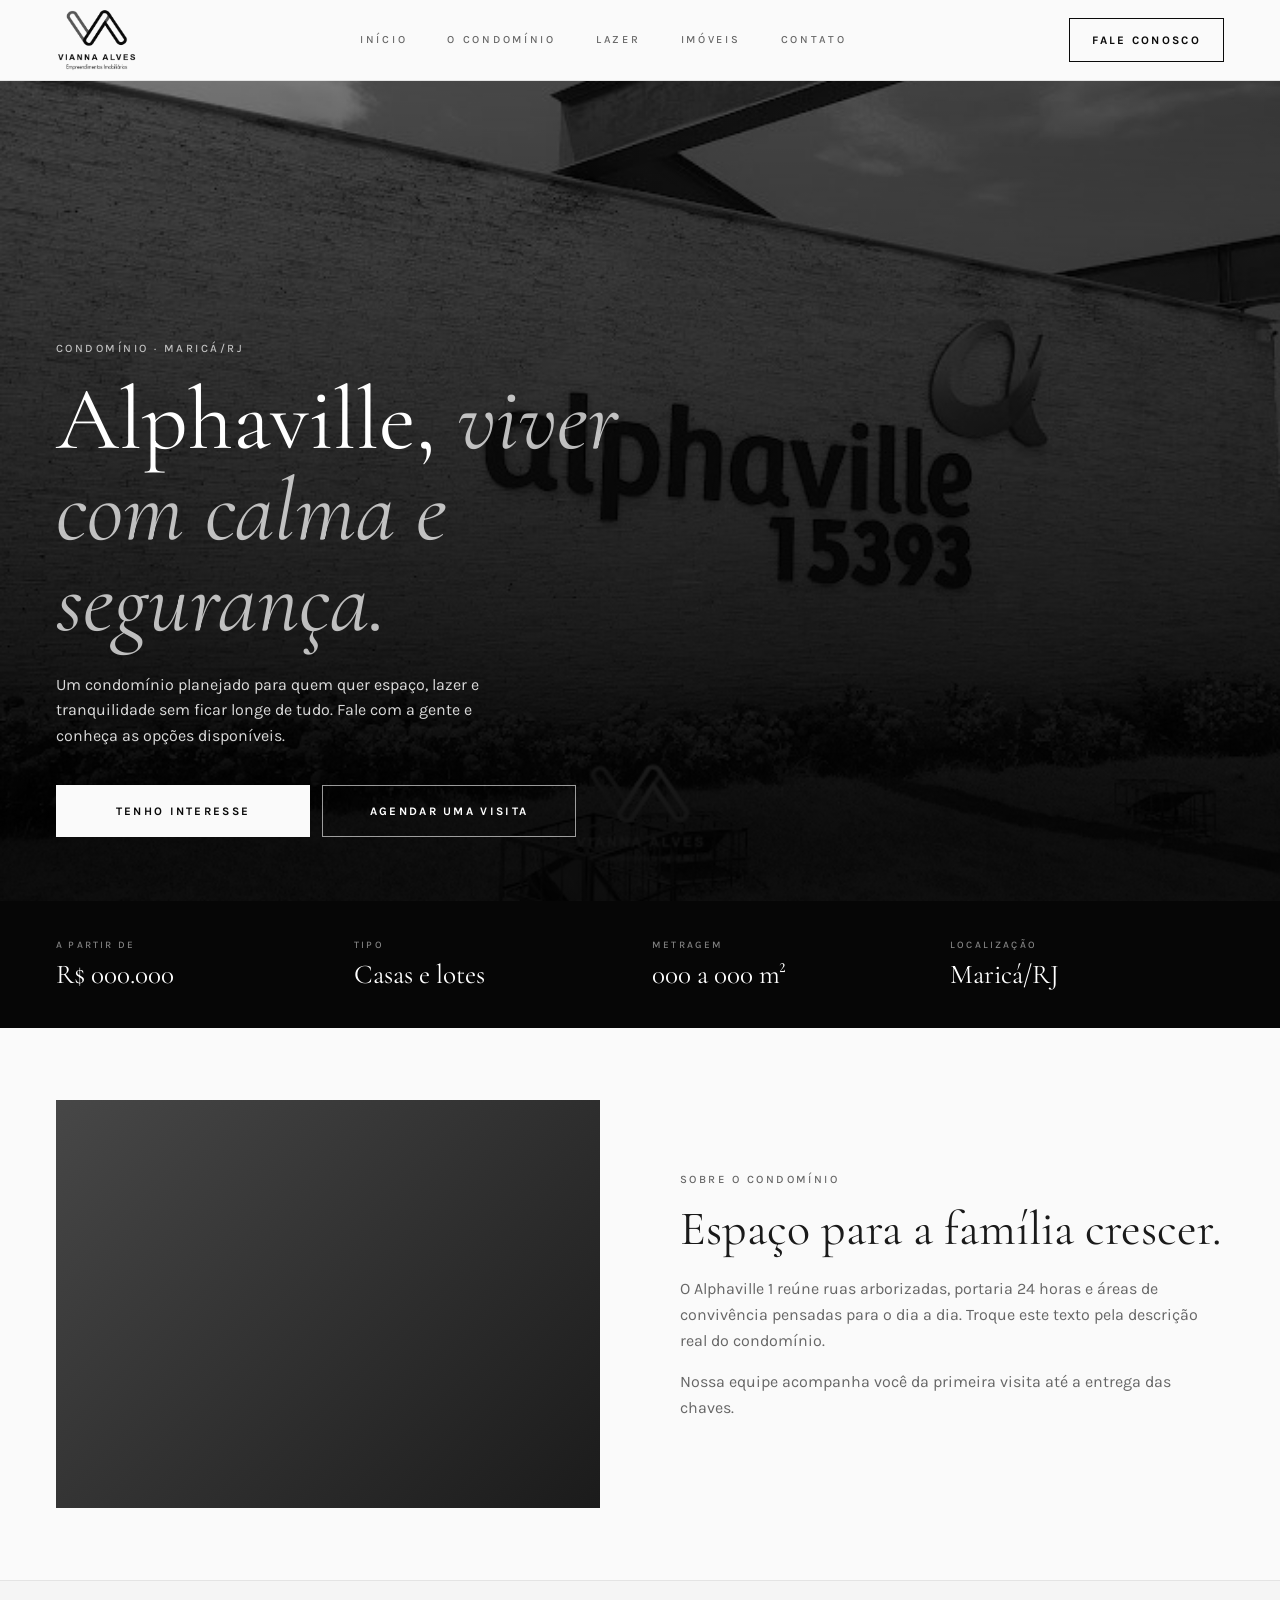
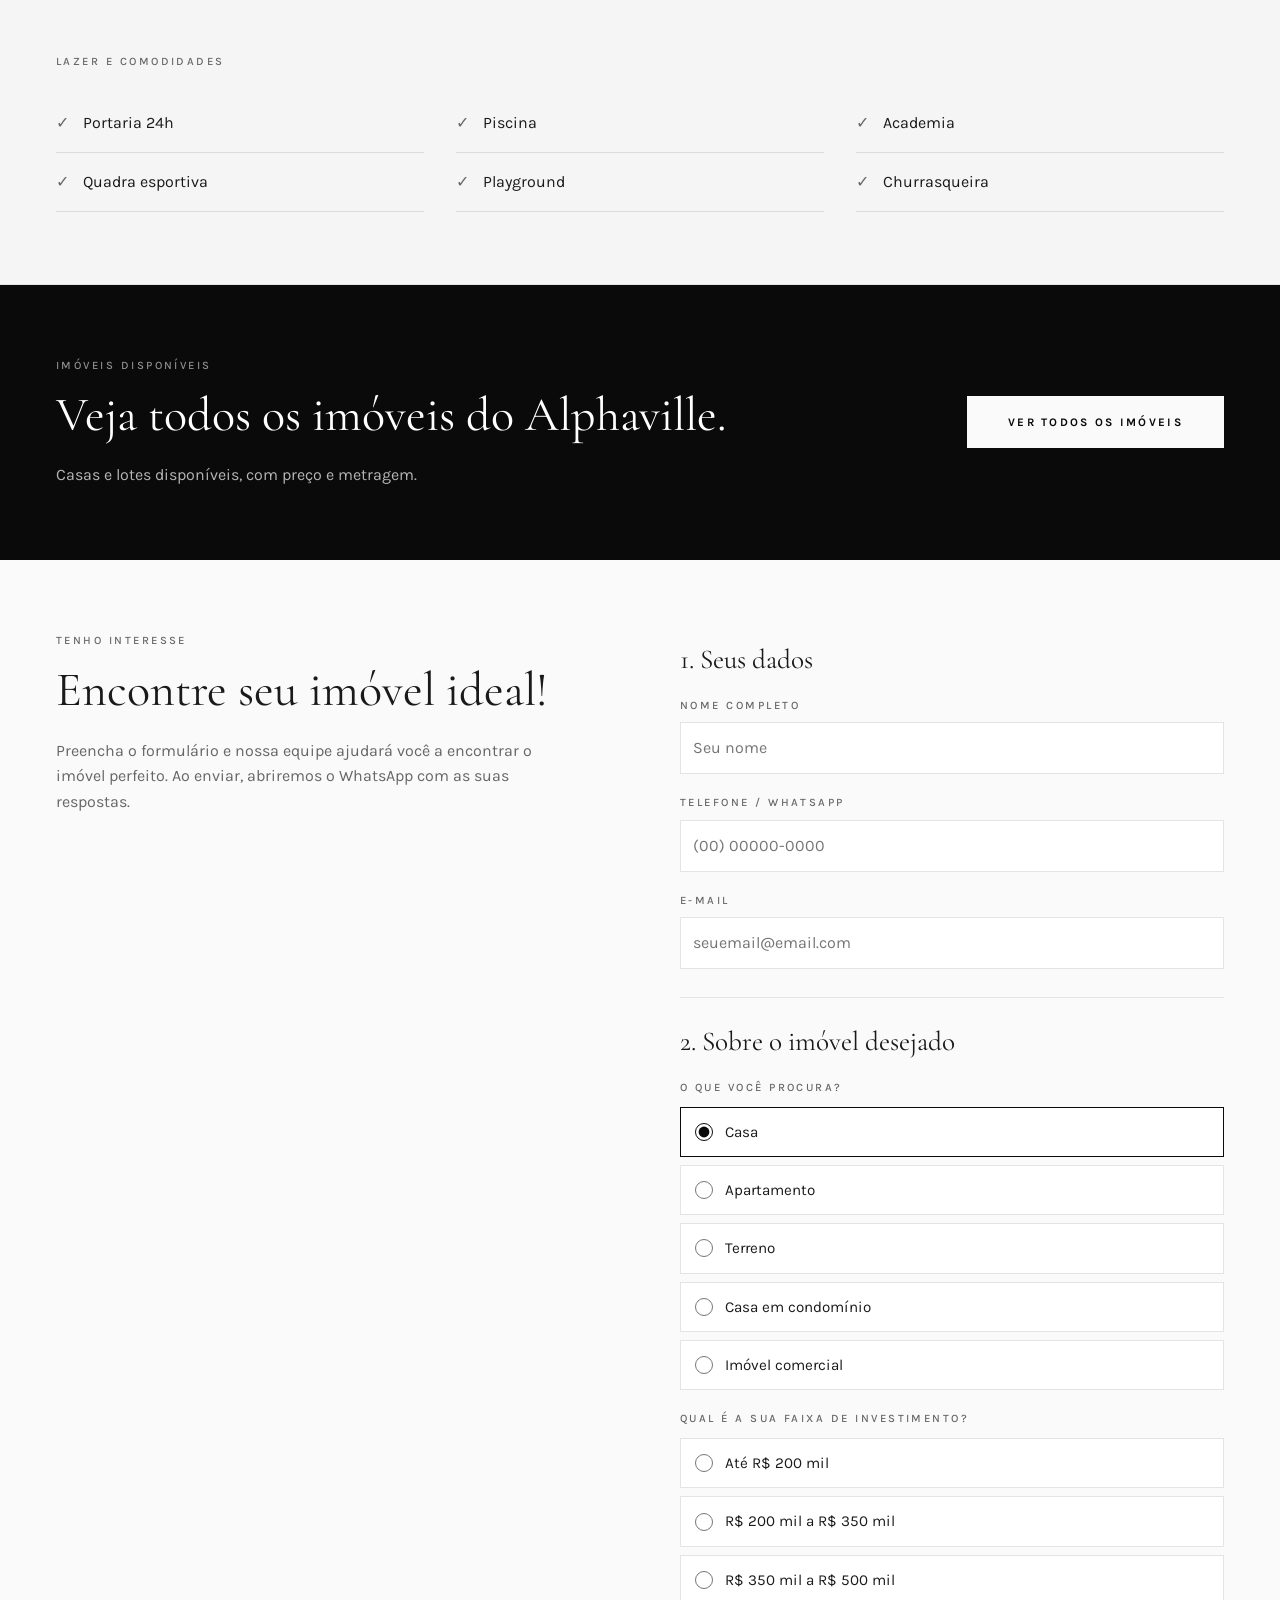
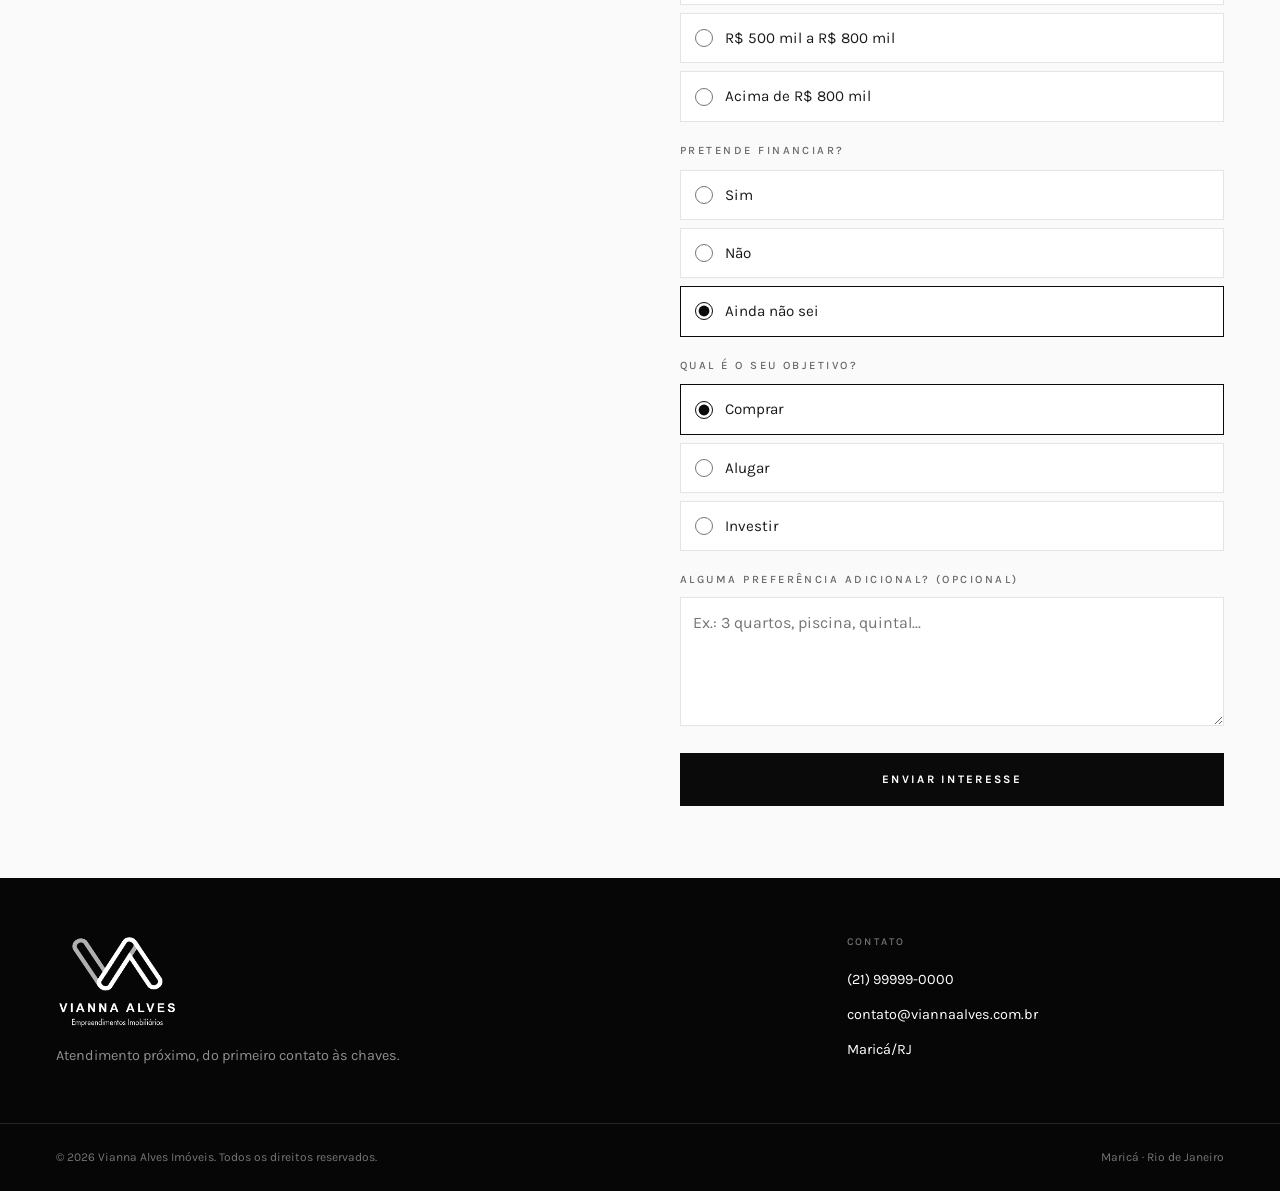
==== index.html @ 5a817c83 "Primeira versão Primeira versão" ====
<!DOCTYPE html>
<html lang="pt-BR">
<head>
  <meta charset="UTF-8">
  <meta name="viewport" content="width=device-width, initial-scale=1.0">
  <title>Alphaville 1 | Vianna Alves Imóveis</title>
  <meta name="description" content="Conheça o Alphaville 1: condomínio em Maricá com lazer completo e atendimento da Vianna Alves Imóveis.">

  <link rel="preconnect" href="https://fonts.googleapis.com">
  <link rel="preconnect" href="https://fonts.gstatic.com" crossorigin>
  <link href="https://fonts.googleapis.com/css2?family=Cormorant+Garamond:ital,wght@0,400;0,500;1,400&family=Karla:wght@400;500;700&display=swap" rel="stylesheet">
  <link rel="stylesheet" href="style.css">
</head>
<body>

  <!-- ===== CABEÇALHO ===== -->
  <header class="topo">
    <div class="container topo__conteudo">
      <a href="#inicio" class="logo"><img src="logo.png" alt="Vianna Alves Imóveis · Maricá"></a>
      <nav class="nav" id="nav">
        <a href="#inicio">Início</a>
        <a href="#sobre">O condomínio</a>
        <a href="#lazer">Lazer</a>
        <a href="imoveis.html">Imóveis</a>
        <a href="#contato">Contato</a>
      </nav>
      <a class="btn btn--pequeno" target="_blank" rel="noopener" href="https://wa.me/5521970929173?text=Ol%C3%A1%21%20Gostaria%20de%20falar%20sobre%20o%20Alphaville%20.">Fale conosco</a>
      <button class="menu-botao" id="menu-botao" aria-expanded="false" aria-controls="nav">Menu</button>
    </div>
  </header>

  <main>
    <!-- ===== HERO ===== -->
    <section class="hero" id="inicio">
      <!-- Foto de fundo: salve a sua em img/hero.jpg -->
      <div class="hero__foto foto" style="background-image: url('Alphaville 1.jpg'), var(--placeholder);"></div>
      <div class="hero__conteudo container">
        <p class="rotulo">Condomínio · Maricá/RJ</p>
        <h1>Alphaville, <em>viver com calma e segurança.</em></h1>
        <p class="hero__texto">
          Um condomínio planejado para quem quer espaço, lazer e tranquilidade
          sem ficar longe de tudo. Fale com a gente e conheça as opções disponíveis.
        </p>
        <div class="hero__botoes">
          <a class="btn btn--claro" href="#contato">Tenho interesse</a>
          <a class="btn btn--contorno" target="_blank" rel="noopener" href="https://wa.me/5521970929173?text=Ol%C3%A1%21%20Gostaria%20de%20agendar%20uma%20visita%20ao%20Alphaville%201.">Agendar uma visita</a>
        </div>
      </div>
    </section>

    <!-- ===== DADOS RÁPIDOS ===== -->
    <section class="dados">
      <div class="container dados__grade">
        <div><span class="rotulo">A partir de</span><strong>R$ 000.000</strong></div>
        <div><span class="rotulo">Tipo</span><strong>Casas e lotes</strong></div>
        <div><span class="rotulo">Metragem</span><strong>000 a 000 m²</strong></div>
        <div><span class="rotulo">Localização</span><strong>Maricá/RJ</strong></div>
      </div>
    </section>

    <!-- ===== SOBRE ===== -->
    <section class="secao" id="sobre">
      <div class="container duas-colunas">
        <div class="foto sobre__foto" style="background-image: url('img/sobre.jpg'), var(--placeholder);"></div>
        <div>
          <p class="rotulo">Sobre o condomínio</p>
          <h2>Espaço para a família crescer.</h2>
          <p class="texto">
            O Alphaville 1 reúne ruas arborizadas, portaria 24 horas e áreas de
            convivência pensadas para o dia a dia. Troque este texto pela
            descrição real do condomínio.
          </p>
          <p class="texto">
            Nossa equipe acompanha você da primeira visita até a entrega das chaves.
          </p>
        </div>
      </div>
    </section>

    <!-- ===== LAZER ===== -->
    <section class="secao secao--cinza" id="lazer">
      <div class="container">
        <p class="rotulo">Lazer e comodidades</p>
        <ul class="comodidades">
          <li>Portaria 24h</li>
          <li>Piscina</li>
          <li>Academia</li>
          <li>Quadra esportiva</li>
          <li>Playground</li>
          <li>Churrasqueira</li>
        </ul>
      </div>
    </section>

    <!-- ===== CAMINHO PARA TODOS OS IMÓVEIS ===== -->
    <section class="secao secao--escura" id="imoveis">
      <div class="container chamada">
        <div>
          <p class="rotulo">Imóveis disponíveis</p>
          <h2>Veja todos os imóveis do Alphaville.</h2>
          <p class="texto">Casas e lotes disponíveis, com preço e metragem.</p>
        </div>
        <a class="btn btn--claro" href="imoveis.html">Ver todos os imóveis</a>
      </div>
    </section>

    <!-- ===== CONTATO / FORMULÁRIO ===== -->
    <section class="secao" id="contato">
      <div class="container duas-colunas duas-colunas--topo">
        <div class="contato__texto">
          <p class="rotulo">Tenho interesse</p>
          <h2>Encontre seu imóvel ideal!</h2>
          <p class="texto">Preencha o formulário e nossa equipe ajudará você a encontrar o imóvel perfeito. Ao enviar, abriremos o WhatsApp com as suas respostas.</p>
        </div>

        <form class="formulario" id="formulario">
          <h3 class="passo">1. Seus dados</h3>
          <label>
            <span class="rotulo">Nome completo</span>
            <input type="text" id="nome" name="nome" placeholder="Seu nome" required autocomplete="name">
          </label>
          <label>
            <span class="rotulo">Telefone / WhatsApp</span>
            <input type="tel" id="telefone" name="telefone" placeholder="(00) 00000-0000" required autocomplete="tel" inputmode="tel">
          </label>
          <label>
            <span class="rotulo">E-mail</span>
            <input type="email" id="email" name="email" placeholder="seuemail@email.com" autocomplete="email">
          </label>

          <h3 class="passo">2. Sobre o imóvel desejado</h3>
          <fieldset>
            <legend>O que você procura?</legend>
            <div class="opcoes">
              <label class="opcao"><input type="radio" name="tipo" value="Casa" checked> Casa</label>
              <label class="opcao"><input type="radio" name="tipo" value="Apartamento"> Apartamento</label>
              <label class="opcao"><input type="radio" name="tipo" value="Terreno"> Terreno</label>
              <label class="opcao"><input type="radio" name="tipo" value="Casa em condomínio"> Casa em condomínio</label>
              <label class="opcao"><input type="radio" name="tipo" value="Imóvel comercial"> Imóvel comercial</label>
            </div>
          </fieldset>
          <fieldset>
            <legend>Qual é a sua faixa de investimento?</legend>
            <div class="opcoes">
              <label class="opcao"><input type="radio" name="faixa" value="Até R$ 200 mil" required> Até R$ 200 mil</label>
              <label class="opcao"><input type="radio" name="faixa" value="R$ 200 mil a R$ 350 mil" required> R$ 200 mil a R$ 350 mil</label>
              <label class="opcao"><input type="radio" name="faixa" value="R$ 350 mil a R$ 500 mil" required> R$ 350 mil a R$ 500 mil</label>
              <label class="opcao"><input type="radio" name="faixa" value="R$ 500 mil a R$ 800 mil" required> R$ 500 mil a R$ 800 mil</label>
              <label class="opcao"><input type="radio" name="faixa" value="Acima de R$ 800 mil" required> Acima de R$ 800 mil</label>
            </div>
          </fieldset>
          <fieldset>
            <legend>Pretende financiar?</legend>
            <div class="opcoes">
              <label class="opcao"><input type="radio" name="financiar" value="Sim"> Sim</label>
              <label class="opcao"><input type="radio" name="financiar" value="Não"> Não</label>
              <label class="opcao"><input type="radio" name="financiar" value="Ainda não sei" checked> Ainda não sei</label>
            </div>
          </fieldset>
          <fieldset>
            <legend>Qual é o seu objetivo?</legend>
            <div class="opcoes">
              <label class="opcao"><input type="radio" name="objetivo" value="Comprar" checked> Comprar</label>
              <label class="opcao"><input type="radio" name="objetivo" value="Alugar"> Alugar</label>
              <label class="opcao"><input type="radio" name="objetivo" value="Investir"> Investir</label>
            </div>
          </fieldset>
          <label>
            <span class="rotulo">Alguma preferência adicional? (opcional)</span>
            <textarea id="preferencia" name="preferencia" rows="4" placeholder="Ex.: 3 quartos, piscina, quintal..."></textarea>
          </label>
          <button type="submit" class="btn">Enviar interesse</button>
        </form>
      </div>
    </section>
  </main>

  <!-- ===== RODAPÉ ===== -->
  <footer class="rodape">
    <div class="rodape__grade">
      <div>
        <a href="#inicio" class="logo"><img src="logo-branca.png" alt="Vianna Alves Imóveis"></a>
        <p>Atendimento próximo, do primeiro contato às chaves.</p>
      </div>
      <div>
        <p class="rotulo">Contato</p>
        <ul>
          <li>(21) 99999-0000</li>
          <li>contato@viannaalves.com.br</li>
          <li>Maricá/RJ</li>
        </ul>
      </div>
    </div>
    <div class="rodape__fim">
      <span>© <span id="ano"></span> Vianna Alves Imóveis. Todos os direitos reservados.</span>
      <span>Maricá · Rio de Janeiro</span>
    </div>
  </footer>

  <script src="script.js"></script>
</body>
</html>
---- style.css ----
/* ===== VARIÁVEIS: cores e fontes ===== */
:root {
  --fundo: #fafafa;
  --cinza-claro: #f5f5f5;
  --linha: #e4e4e4;
  --preto: #0a0a0a;
  --texto: #1a1a1a;
  --texto-suave: #666666;
  --branco: #ffffff;
  --serifa: "Cormorant Garamond", Georgia, serif;
  --sans: "Karla", "Segoe UI", Arial, sans-serif;
  --placeholder: linear-gradient(135deg, #4a4743 0%, #1c1b1a 100%);
}

/* ===== RESET ===== */
* { margin: 0; padding: 0; box-sizing: border-box; }
html { scroll-behavior: smooth; scroll-padding-top: 80px; }
body { font-family: var(--sans); color: var(--texto); background: var(--fundo); line-height: 1.6; }
a { color: inherit; text-decoration: none; }
button, select, input, textarea { font: inherit; color: inherit; }
button { cursor: pointer; }
:focus-visible { outline: 2px solid #8a8a8a; outline-offset: 3px; }
@media (prefers-reduced-motion: reduce) { html { scroll-behavior: auto; } }

/* ===== PEÇAS REUTILIZÁVEIS ===== */
.container { width: 100%; max-width: 1280px; margin: 0 auto; padding-left: clamp(24px, 5vw, 56px); padding-right: clamp(24px, 5vw, 56px); }
.rotulo { font-size: 0.7rem; letter-spacing: 0.22em; text-transform: uppercase; color: var(--texto-suave); font-weight: 500; }
.foto { background-size: cover; background-position: center; background-color: #2a2927; }

.btn {
  display: block; width: 100%; padding: 16px 28px; text-align: center;
  font-size: 0.72rem; font-weight: 700; letter-spacing: 0.2em; text-transform: uppercase;
  border: 1px solid var(--preto); background: var(--preto); color: var(--branco);
  transition: background 0.2s, color 0.2s;
}
.btn:hover { background: #2b2b2b; }
.btn--claro { background: var(--fundo); color: var(--preto); border-color: var(--fundo); }
.btn--claro:hover { background: var(--branco); }
.btn--contorno { background: transparent; color: var(--branco); border-color: rgba(255,255,255,0.6); }
.btn--contorno:hover { background: var(--branco); color: var(--preto); }
.btn--pequeno { display: inline-block; width: auto; padding: 12px 22px; background: transparent; color: var(--preto); }
.btn--pequeno:hover { background: var(--preto); color: var(--branco); }

/* ===== CABEÇALHO (fixo no topo) ===== */
.topo { position: sticky; top: 0; z-index: 20; background: var(--fundo); border-bottom: 1px solid var(--linha); }
.topo__conteudo { display: flex; align-items: center; justify-content: space-between; gap: 24px; min-height: 80px; }
.logo { font-family: var(--serifa); font-size: 1.7rem; line-height: 1.1; }
.logo small { display: block; font-family: var(--sans); font-size: 0.6rem; letter-spacing: 0.22em; text-transform: uppercase; margin-top: 6px; color: var(--texto-suave); }
.nav { display: flex; gap: 40px; }
.nav a { font-size: 0.68rem; letter-spacing: 0.25em; text-transform: uppercase; color: var(--texto-suave); font-weight: 500; }
.nav a:hover { color: var(--preto); font-weight: 700; }
.menu-botao { display: none; background: none; border: 1px solid var(--preto); padding: 8px 14px; font-size: 0.68rem; letter-spacing: 0.2em; text-transform: uppercase; }

.logo img { display: block; height: 64px; width: auto; }
.rodape .logo { display: block; margin-bottom: 18px; }
.rodape .logo img { height: 96px; }

/* ===== HERO ===== */
.hero { position: relative; min-height: calc(100vh - 80px); display: flex; align-items: flex-end; color: var(--branco); background: #0a0a0a; }
.hero__foto { position: absolute; inset: 0; filter: grayscale(1) brightness(0.55); }
.hero::after { content: ""; position: absolute; inset: 0; background: linear-gradient(to bottom, rgba(0,0,0,0.15), rgba(0,0,0,0.85) 90%); }
.hero__conteudo { position: relative; z-index: 2; padding-top: 120px; padding-bottom: 64px; }
.hero .rotulo { color: rgba(255,255,255,0.7); margin-bottom: 16px; }
.hero h1 { font-family: var(--serifa); font-weight: 400; font-size: clamp(2.8rem, 8vw, 5.6rem); line-height: 1.02; max-width: 16ch; margin-bottom: 24px; }
.hero h1 em { color: rgba(255,255,255,0.72); }
.hero__texto { max-width: 48ch; color: rgba(255,255,255,0.85); margin-bottom: 36px; }
.hero__botoes { display: grid; gap: 12px; max-width: 520px; }

/* ===== DADOS RÁPIDOS ===== */
.dados { background: #060606; color: var(--branco); }
.dados__grade { display: grid; grid-template-columns: 1fr 1fr; gap: 28px 24px; padding-top: 36px; padding-bottom: 36px; }
.dados .rotulo { display: block; color: rgba(255,255,255,0.5); font-size: 0.62rem; margin-bottom: 6px; }
.dados strong { font-family: var(--serifa); font-weight: 400; font-size: 1.7rem; line-height: 1.2; }

/* ===== SEÇÕES ===== */
.secao { padding: 72px 0; }
.secao--cinza { background: var(--cinza-claro); border-top: 1px solid var(--linha); border-bottom: 1px solid var(--linha); }
.duas-colunas { display: grid; grid-template-columns: 1fr; gap: 40px; align-items: center; }
.sobre__foto { aspect-ratio: 4 / 3; filter: grayscale(1); }
h2 { font-family: var(--serifa); font-weight: 400; font-size: clamp(2rem, 4.5vw, 3rem); line-height: 1.12; margin: 14px 0 20px; }
.texto { color: var(--texto-suave); max-width: 52ch; margin-bottom: 16px; }

.comodidades { list-style: none; display: grid; grid-template-columns: 1fr; gap: 0 32px; margin-top: 24px; }
.comodidades li { padding: 16px 0; border-bottom: 1px solid #dcdcdc; }
.comodidades li::before { content: "✓"; margin-right: 14px; color: var(--texto-suave); }

/* ===== FORMULÁRIO ===== */
.formulario { display: grid; gap: 22px; }
.formulario .rotulo { display: block; margin-bottom: 8px; }
.formulario input, .formulario select, .formulario textarea {
  width: 100%; padding: 12px; background: var(--branco); border: 1px solid var(--linha); border-radius: 0;
}
.formulario input:focus, .formulario select:focus, .formulario textarea:focus { border-color: var(--preto); outline: none; }

/* ===== RODAPÉ ===== */
.rodape { background: #060606; color: var(--branco); }
.rodape__grade { display: grid; grid-template-columns: 1fr; gap: 36px; padding: 56px clamp(24px, 5vw, 56px); max-width: 1280px; margin: 0 auto; }
.rodape .logo { font-size: 2rem; margin-bottom: 14px; }
.rodape p { color: rgba(255,255,255,0.55); font-size: 0.9rem; max-width: 40ch; }
.rodape .rotulo { color: rgba(255,255,255,0.45); margin-bottom: 18px; font-size: 0.65rem; }
.rodape ul { list-style: none; display: grid; gap: 12px; font-size: 0.9rem; }
.rodape__fim { border-top: 1px solid rgba(255,255,255,0.12); display: flex; flex-wrap: wrap; justify-content: space-between; gap: 8px; padding: 24px clamp(24px, 5vw, 56px); font-size: 0.75rem; color: rgba(255,255,255,0.45); }

/* ===== CELULAR ===== */
@media (max-width: 899px) {
  .menu-botao { display: block; }
  .topo .btn--pequeno { display: none; }
  .nav { display: none; position: absolute; top: 80px; left: 0; right: 0; flex-direction: column; gap: 0; background: var(--fundo); border-bottom: 1px solid var(--linha); }
  .nav.aberto { display: flex; }
  .nav a { padding: 18px 24px; border-top: 1px solid var(--linha); }
}

/* ===== TELAS MÉDIAS ===== */
@media (min-width: 640px) {
  .hero__botoes { grid-template-columns: 1fr 1fr; }
  .dados__grade { grid-template-columns: repeat(4, 1fr); }
  .comodidades { grid-template-columns: repeat(2, 1fr); }
}

/* ===== COMPUTADOR ===== */
@media (min-width: 900px) {
  .duas-colunas { grid-template-columns: 1fr 1fr; gap: 80px; }
  .comodidades { grid-template-columns: repeat(3, 1fr); }
  .rodape__grade { grid-template-columns: 2fr 1fr; }
}

/* ===== PÁGINA DE IMÓVEIS ===== */
.nav a.atual { color: var(--preto); font-weight: 700; }
.secao--titulo { padding: 56px 0 40px; }
.voltar { display: inline-block; margin-bottom: 28px; }
.voltar:hover { color: var(--preto); }
.titulo-pagina { font-family: var(--serifa); font-weight: 400; font-size: clamp(2.4rem, 6vw, 4rem); line-height: 1.08; max-width: 18ch; margin-bottom: 20px; }

.filtros { background: var(--cinza-claro); border-top: 1px solid var(--linha); border-bottom: 1px solid var(--linha); padding: 28px 0; }
.grupo { display: flex; flex-wrap: wrap; gap: 8px; margin-top: 12px; }
.chip { padding: 10px 18px; background: var(--branco); border: 1px solid var(--linha); font-size: 0.85rem; transition: border-color 0.2s; }
.chip:hover { border-color: var(--preto); }
.chip.ativo { background: var(--preto); color: var(--branco); border-color: var(--preto); }

.lista { display: grid; grid-template-columns: 1fr; gap: 32px; margin-top: 28px; }
.card { background: var(--branco); border: 1px solid var(--linha); }
.card__foto { position: relative; aspect-ratio: 4 / 3; filter: grayscale(1); }
.selo { position: absolute; top: 16px; left: 16px; background: var(--branco); color: var(--preto); padding: 6px 12px; font-size: 0.6rem; font-weight: 700; letter-spacing: 0.2em; text-transform: uppercase; }
.card__corpo { padding: 24px; }
.card h3 { font-family: var(--serifa); font-weight: 400; font-size: 1.8rem; line-height: 1.15; margin-bottom: 8px; }
.card__meta { color: var(--texto-suave); font-size: 0.9rem; margin-bottom: 20px; }
.card__preco { display: flex; justify-content: space-between; align-items: baseline; border-top: 1px solid var(--linha); padding: 18px 0 22px; }
.card__preco strong { font-family: var(--serifa); font-weight: 400; font-size: 1.6rem; }

/* ===== CHAMADA NA PÁGINA INICIAL ===== */
.secao--escura { background: #0a0a0a; color: var(--branco); }
.secao--escura .rotulo { color: rgba(255,255,255,0.55); }
.secao--escura .texto { color: rgba(255,255,255,0.7); margin-bottom: 0; }
.chamada { display: grid; gap: 32px; align-items: center; }

@media (min-width: 640px) { .lista { grid-template-columns: repeat(2, 1fr); } }
@media (min-width: 900px) {
  .lista { grid-template-columns: repeat(3, 1fr); }
  .chamada { grid-template-columns: 1fr auto; gap: 64px; }
  .chamada .btn { width: auto; padding-left: 40px; padding-right: 40px; }
}

/* ===== BOTÕES DO CARD ===== */
.btn--vazado { background: transparent; color: var(--preto); }
.btn--vazado:hover { background: var(--preto); color: var(--branco); }
.card__botoes { display: grid; gap: 10px; }

/* ===== IMÓVEIS EM LINHA (foto, dados e preço lado a lado) ===== */
.linhas { display: grid; gap: 16px; margin-top: 28px; }
.linha { background: var(--branco); border: 1px solid var(--linha); transition: border-color 0.2s; }
.linha:hover { border-color: var(--preto); }
.linha__principal { display: grid; grid-template-columns: 1fr; }
.linha__foto { position: relative; aspect-ratio: 16 / 9; cursor: zoom-in; }
.codigo { position: absolute; left: 12px; bottom: 12px; background: var(--branco); color: var(--preto); padding: 5px 10px; font-size: 0.68rem; font-weight: 700; letter-spacing: 0.18em; }
.linha__texto { padding: 20px 24px 8px; }
.linha__rua { color: var(--texto-suave); font-size: 0.9rem; }
.linha h3 { font-family: var(--serifa); font-weight: 500; font-size: 1.7rem; line-height: 1.15; margin: 4px 0 6px; }
.linha__local { color: var(--texto-suave); font-size: 0.9rem; }
.linha__detalhe { margin-top: 8px; font-size: 0.9rem; }
.linha__preco { display: flex; justify-content: space-between; align-items: baseline; padding: 12px 24px 20px; }
.linha__preco strong { font-family: var(--serifa); font-weight: 400; font-size: 1.8rem; }
.linha__acao { display: grid; gap: 10px; padding: 0 24px 24px; }

@media (min-width: 900px) {
  .linha { display: grid; grid-template-columns: 1fr 260px; }
  .linha__principal { grid-template-columns: 260px minmax(0, 1fr) auto; align-items: stretch; }
  .linha__foto { aspect-ratio: auto; width: 100%; min-height: 200px; overflow: hidden; }
  .linha__texto { align-self: center; padding: 24px 32px; min-width: 0; }
  .linha__preco { align-self: center; display: block; text-align: right; padding: 24px 32px; white-space: nowrap; }
  .linha__preco .rotulo { display: block; margin-bottom: 6px; }
  .linha__acao { align-content: center; padding: 24px; border-left: 1px solid var(--linha); }
}

/* ===== FOTO AMPLIADA ===== */
.zoom { position: fixed; inset: 0; z-index: 100; display: flex; align-items: center; justify-content: center; padding: 56px 16px 24px; background: rgba(0, 0, 0, 0.92); cursor: zoom-out; }
.zoom img { max-width: 100%; max-height: 100%; object-fit: contain; cursor: default; }
.zoom__fechar { position: absolute; top: 14px; right: 16px; width: 40px; height: 40px; background: none; border: 1px solid rgba(255, 255, 255, 0.5); color: var(--branco); font-size: 1.1rem; }
.zoom__fechar:hover { background: var(--branco); color: var(--preto); }

/* ===== FORMULÁRIO COMPLETO ===== */
.duas-colunas--topo { align-items: start; }
.contato__texto { position: sticky; top: 110px; }
.formulario { gap: 20px; }
.formulario .passo { font-family: var(--serifa); font-weight: 400; font-size: 1.7rem; line-height: 1.2; padding-top: 12px; }
.formulario .passo:not(:first-child) { border-top: 1px solid var(--linha); padding-top: 28px; margin-top: 8px; }
.formulario fieldset { border: 0; padding: 0; min-width: 0; }
.formulario legend { font-size: 0.7rem; letter-spacing: 0.22em; text-transform: uppercase; color: var(--texto-suave); font-weight: 500; margin-bottom: 10px; padding: 0; }
.opcoes { display: grid; gap: 8px; }
.opcao { display: flex; align-items: center; gap: 12px; padding: 12px 14px; background: var(--branco); border: 1px solid var(--linha); font-size: 0.95rem; cursor: pointer; transition: border-color 0.2s; }
.opcao:hover, .opcao:has(input:checked) { border-color: var(--preto); }
.formulario .opcao input { width: 18px; height: 18px; padding: 0; margin: 0; flex: none; accent-color: #0a0a0a; }
@media (max-width: 899px) { .contato__texto { position: static; } }
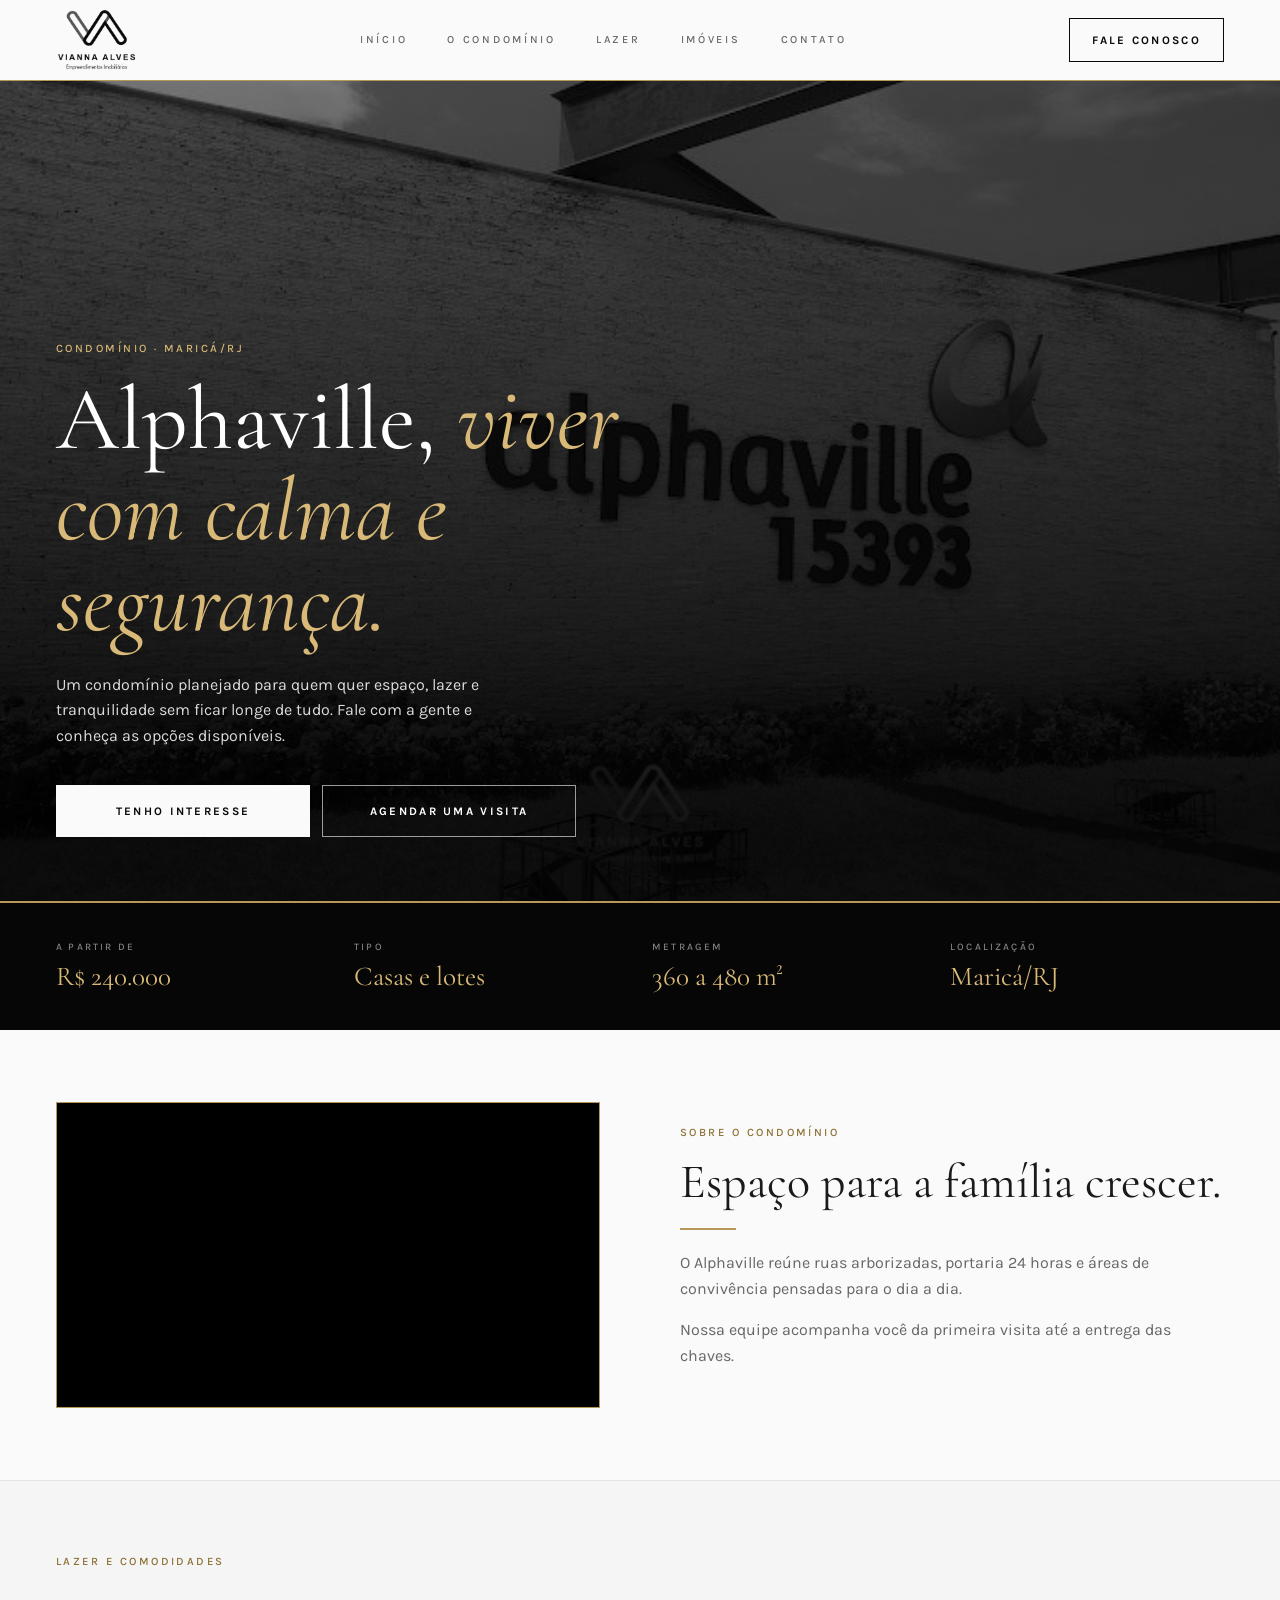
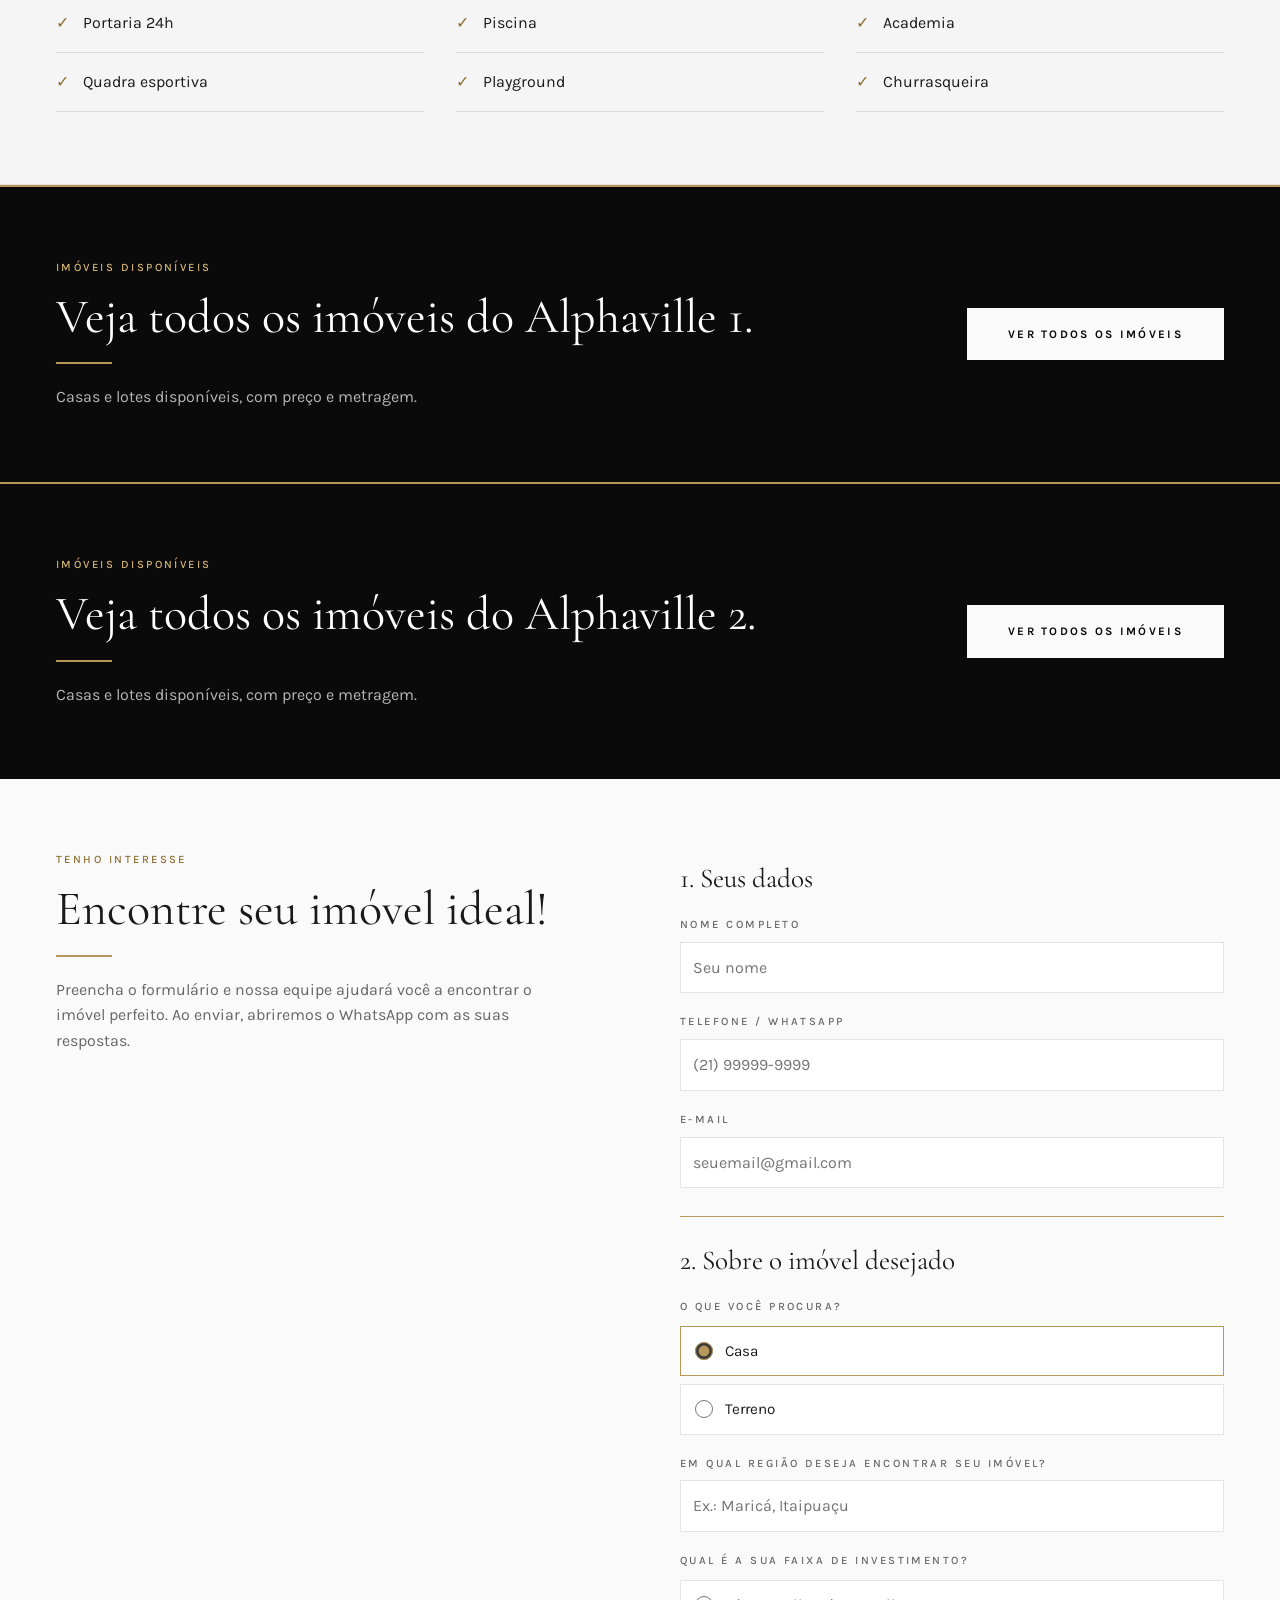
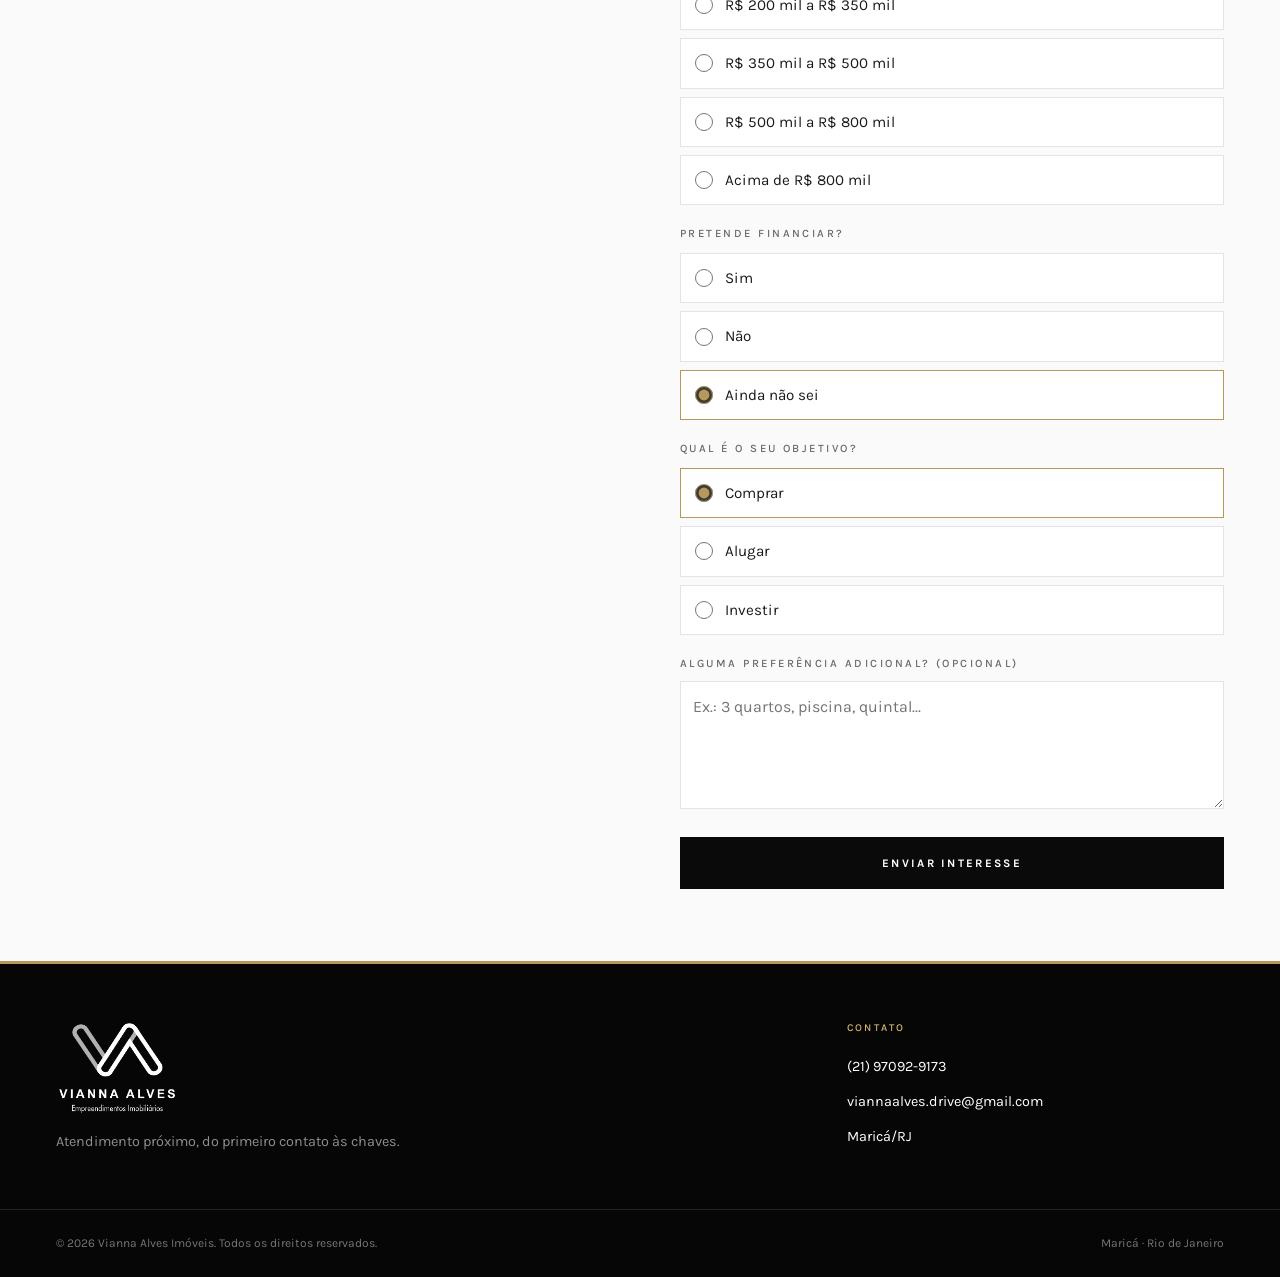
==== commit c7c37e17: "Update index.html" ====
--- a/index.html
+++ b/index.html
@@ -3,8 +3,8 @@
 <head>
   <meta charset="UTF-8">
   <meta name="viewport" content="width=device-width, initial-scale=1.0">
-  <title>Alphaville 1 | Vianna Alves Imóveis</title>
-  <meta name="description" content="Conheça o Alphaville 1: condomínio em Maricá com lazer completo e atendimento da Vianna Alves Imóveis.">
+  <title>Alphaville | Vianna Alves Imóveis</title>
+  <meta name="description" content="Conheça o Alphaville: condomínio em Maricá com lazer completo e atendimento da Vianna Alves Imóveis.">
 
   <link rel="preconnect" href="https://fonts.googleapis.com">
   <link rel="preconnect" href="https://fonts.gstatic.com" crossorigin>
@@ -21,7 +21,7 @@
         <a href="#inicio">Início</a>
         <a href="#sobre">O condomínio</a>
         <a href="#lazer">Lazer</a>
-        <a href="imoveis.html">Imóveis</a>
+        <a href="#imoveis">Imóveis</a>
         <a href="#contato">Contato</a>
       </nav>
       <a class="btn btn--pequeno" target="_blank" rel="noopener" href="https://wa.me/5521970929173?text=Ol%C3%A1%21%20Gostaria%20de%20falar%20sobre%20o%20Alphaville%20.">Fale conosco</a>
@@ -43,7 +43,7 @@
         </p>
         <div class="hero__botoes">
           <a class="btn btn--claro" href="#contato">Tenho interesse</a>
-          <a class="btn btn--contorno" target="_blank" rel="noopener" href="https://wa.me/5521970929173?text=Ol%C3%A1%21%20Gostaria%20de%20agendar%20uma%20visita%20ao%20Alphaville%201.">Agendar uma visita</a>
+          <a class="btn btn--contorno" target="_blank" rel="noopener" href="https://wa.me/5521970929173?text=Ol%C3%A1%21%20Gostaria%20de%20agendar%20uma%20visita%20ao%20Alphaville%20.">Agendar uma visita</a>
         </div>
       </div>
     </section>
@@ -51,31 +51,45 @@
     <!-- ===== DADOS RÁPIDOS ===== -->
     <section class="dados">
       <div class="container dados__grade">
-        <div><span class="rotulo">A partir de</span><strong>R$ 000.000</strong></div>
+        <div><span class="rotulo">A partir de</span><strong>R$ 240.000</strong></div>
         <div><span class="rotulo">Tipo</span><strong>Casas e lotes</strong></div>
-        <div><span class="rotulo">Metragem</span><strong>000 a 000 m²</strong></div>
+        <div><span class="rotulo">Metragem</span><strong>360 a 480 m²</strong></div>
         <div><span class="rotulo">Localização</span><strong>Maricá/RJ</strong></div>
       </div>
     </section>
 
     <!-- ===== SOBRE ===== -->
-    <section class="secao" id="sobre">
-      <div class="container duas-colunas">
-        <div class="foto sobre__foto" style="background-image: url('img/sobre.jpg'), var(--placeholder);"></div>
-        <div>
-          <p class="rotulo">Sobre o condomínio</p>
-          <h2>Espaço para a família crescer.</h2>
-          <p class="texto">
-            O Alphaville 1 reúne ruas arborizadas, portaria 24 horas e áreas de
-            convivência pensadas para o dia a dia. Troque este texto pela
-            descrição real do condomínio.
-          </p>
-          <p class="texto">
-            Nossa equipe acompanha você da primeira visita até a entrega das chaves.
-          </p>
-        </div>
-      </div>
-    </section>
+<section class="secao" id="sobre">
+  <div class="container duas-colunas">
+
+    <!-- Vídeo do YouTube -->
+    <div class="video">
+      <iframe
+        src="https://www.youtube.com/embed/7g27lvUhkaI"
+        title="Vídeo sobre o Alphaville"
+        frameborder="0"
+        allow="accelerometer; autoplay; clipboard-write; encrypted-media; gyroscope; picture-in-picture; web-share"
+        referrerpolicy="strict-origin-when-cross-origin"
+        allowfullscreen>
+      </iframe>
+    </div>
+
+    <div>
+      <p class="rotulo">Sobre o condomínio</p>
+      <h2>Espaço para a família crescer.</h2>
+
+      <p class="texto">
+        O Alphaville reúne ruas arborizadas, portaria 24 horas e áreas de
+        convivência pensadas para o dia a dia.
+      </p>
+
+      <p class="texto">
+        Nossa equipe acompanha você da primeira visita até a entrega das chaves.
+      </p>
+    </div>
+
+  </div>
+</section>
 
     <!-- ===== LAZER ===== -->
     <section class="secao secao--cinza" id="lazer">
@@ -93,16 +107,29 @@
     </section>
 
     <!-- ===== CAMINHO PARA TODOS OS IMÓVEIS ===== -->
+
     <section class="secao secao--escura" id="imoveis">
       <div class="container chamada">
         <div>
           <p class="rotulo">Imóveis disponíveis</p>
-          <h2>Veja todos os imóveis do Alphaville.</h2>
+          <h2>Veja todos os imóveis do Alphaville 1.</h2>
           <p class="texto">Casas e lotes disponíveis, com preço e metragem.</p>
         </div>
-        <a class="btn btn--claro" href="imoveis.html">Ver todos os imóveis</a>
-      </div>
-    </section>
+        <a class="btn btn--claro" href="https://www.viannaalvesimoveis.com.br/lancamento/alphaville-1/308788" target="_blank" rel="noopener">Ver todos os imóveis</a>
+      </div>
+    </section>
+
+    <section class="secao secao--escura" id="imoveis">
+      <div class="container chamada">
+        <div>
+          <p class="rotulo">Imóveis disponíveis</p>
+          <h2>Veja todos os imóveis do Alphaville 2.</h2>
+          <p class="texto">Casas e lotes disponíveis, com preço e metragem.</p>
+        </div>
+        <a class="btn btn--claro" href="https://www.viannaalvesimoveis.com.br/lancamento/alphaville-2/308762" target="_blank" rel="noopener">Ver todos os imóveis</a>
+      </div>
+    </section>
+
 
     <!-- ===== CONTATO / FORMULÁRIO ===== -->
     <section class="secao" id="contato">
@@ -121,11 +148,11 @@
           </label>
           <label>
             <span class="rotulo">Telefone / WhatsApp</span>
-            <input type="tel" id="telefone" name="telefone" placeholder="(00) 00000-0000" required autocomplete="tel" inputmode="tel">
+            <input type="tel" id="telefone" name="telefone" placeholder="(21) 99999-9999" required autocomplete="tel" inputmode="tel">
           </label>
           <label>
             <span class="rotulo">E-mail</span>
-            <input type="email" id="email" name="email" placeholder="seuemail@email.com" autocomplete="email">
+            <input type="email" id="email" name="email" placeholder="seuemail@gmail.com" autocomplete="email">
           </label>
 
           <h3 class="passo">2. Sobre o imóvel desejado</h3>
@@ -133,16 +160,16 @@
             <legend>O que você procura?</legend>
             <div class="opcoes">
               <label class="opcao"><input type="radio" name="tipo" value="Casa" checked> Casa</label>
-              <label class="opcao"><input type="radio" name="tipo" value="Apartamento"> Apartamento</label>
               <label class="opcao"><input type="radio" name="tipo" value="Terreno"> Terreno</label>
-              <label class="opcao"><input type="radio" name="tipo" value="Casa em condomínio"> Casa em condomínio</label>
-              <label class="opcao"><input type="radio" name="tipo" value="Imóvel comercial"> Imóvel comercial</label>
-            </div>
-          </fieldset>
+            </div>
+          </fieldset>
+          <label>
+            <span class="rotulo">Em qual região deseja encontrar seu imóvel?</span>
+            <input type="text" id="regiao" name="regiao" placeholder="Ex.: Maricá, Itaipuaçu">
+          </label>
           <fieldset>
             <legend>Qual é a sua faixa de investimento?</legend>
             <div class="opcoes">
-              <label class="opcao"><input type="radio" name="faixa" value="Até R$ 200 mil" required> Até R$ 200 mil</label>
               <label class="opcao"><input type="radio" name="faixa" value="R$ 200 mil a R$ 350 mil" required> R$ 200 mil a R$ 350 mil</label>
               <label class="opcao"><input type="radio" name="faixa" value="R$ 350 mil a R$ 500 mil" required> R$ 350 mil a R$ 500 mil</label>
               <label class="opcao"><input type="radio" name="faixa" value="R$ 500 mil a R$ 800 mil" required> R$ 500 mil a R$ 800 mil</label>
@@ -185,8 +212,8 @@
       <div>
         <p class="rotulo">Contato</p>
         <ul>
-          <li>(21) 99999-0000</li>
-          <li>contato@viannaalves.com.br</li>
+          <li>(21) 97092-9173</li>
+          <li>viannaalves.drive@gmail.com</li>
           <li>Maricá/RJ</li>
         </ul>
       </div>
@@ -199,4 +226,4 @@
 
   <script src="script.js"></script>
 </body>
-</html>+</html>
--- a/style.css
+++ b/style.css
@@ -209,4 +209,73 @@
 .opcao { display: flex; align-items: center; gap: 12px; padding: 12px 14px; background: var(--branco); border: 1px solid var(--linha); font-size: 0.95rem; cursor: pointer; transition: border-color 0.2s; }
 .opcao:hover, .opcao:has(input:checked) { border-color: var(--preto); }
 .formulario .opcao input { width: 18px; height: 18px; padding: 0; margin: 0; flex: none; accent-color: #0a0a0a; }
-@media (max-width: 899px) { .contato__texto { position: static; } }+@media (max-width: 899px) { .contato__texto { position: static; } }
+
+/* =========================================================
+   DETALHES DOURADOS
+   Para mudar o tom de dourado, altere só estas 3 cores
+   ========================================================= */
+:root {
+  --dourado: #b8975a;         /* dourado principal (linhas, bordas) */
+  --dourado-escuro: #8a6d2f;  /* para textos sobre fundo claro */
+  --dourado-claro: #d9b977;   /* para textos sobre fundo escuro */
+}
+
+::selection { background: var(--dourado); color: #0a0a0a; }
+
+/* Cabeçalho e rodapé */
+.topo { border-bottom-color: var(--dourado); }
+.nav a:hover, .nav a.atual { color: var(--dourado-escuro); }
+.rodape { border-top: 3px solid var(--dourado); }
+.rodape .rotulo { color: var(--dourado-claro); }
+
+/* Topo da página */
+.hero .rotulo { color: var(--dourado-claro); }
+.hero h1 em { color: var(--dourado-claro); }
+.dados { border-top: 2px solid var(--dourado); }
+.dados strong { color: var(--dourado-claro); }
+
+/* Títulos com uma pequena linha dourada embaixo */
+h2::after, .titulo-pagina::after {
+  content: "";
+  display: block;
+  width: 56px;
+  height: 2px;
+  background: var(--dourado);
+  margin-top: 18px;
+}
+
+/* Textos pequenos e detalhes */
+.secao p.rotulo { color: var(--dourado-escuro); }
+.comodidades li::before { color: var(--dourado-escuro); }
+.voltar:hover { color: var(--dourado-escuro); }
+
+/* Faixa escura "Veja todos os imóveis" */
+.secao--escura { border-top: 2px solid var(--dourado); }
+.secao--escura p.rotulo { color: var(--dourado-claro); }
+
+/* Botões: ficam dourados ao passar o mouse */
+.btn:hover, .btn--vazado:hover, .btn--claro:hover, .btn--contorno:hover, .btn--pequeno:hover {
+  background: var(--dourado);
+  border-color: var(--dourado);
+  color: #0a0a0a;
+}
+.zoom__fechar:hover { background: var(--dourado); border-color: var(--dourado); color: #0a0a0a; }
+
+/* Lista de imóveis */
+.chip.ativo { border-color: var(--dourado); box-shadow: inset 0 -3px 0 var(--dourado); }
+.chip:hover { border-color: var(--dourado); }
+.linha:hover { border-color: var(--dourado); }
+.linha__preco strong { color: var(--dourado-escuro); }
+.codigo { border-left: 3px solid var(--dourado); }
+
+/* Formulário */
+.formulario .passo:not(:first-child) { border-top-color: var(--dourado); }
+.opcao:hover, .opcao:has(input:checked) { border-color: var(--dourado); }
+.formulario .opcao input { accent-color: var(--dourado); }
+.formulario input:focus, .formulario select:focus, .formulario textarea:focus { border-color: var(--dourado); }
+
+
+/* ===== VÍDEO DO YOUTUBE ===== */
+.video { position: relative; width: 100%; aspect-ratio: 16 / 9; background: #000; border: 1px solid var(--dourado); }
+.video iframe { position: absolute; inset: 0; width: 100%; height: 100%; border: 0; }
